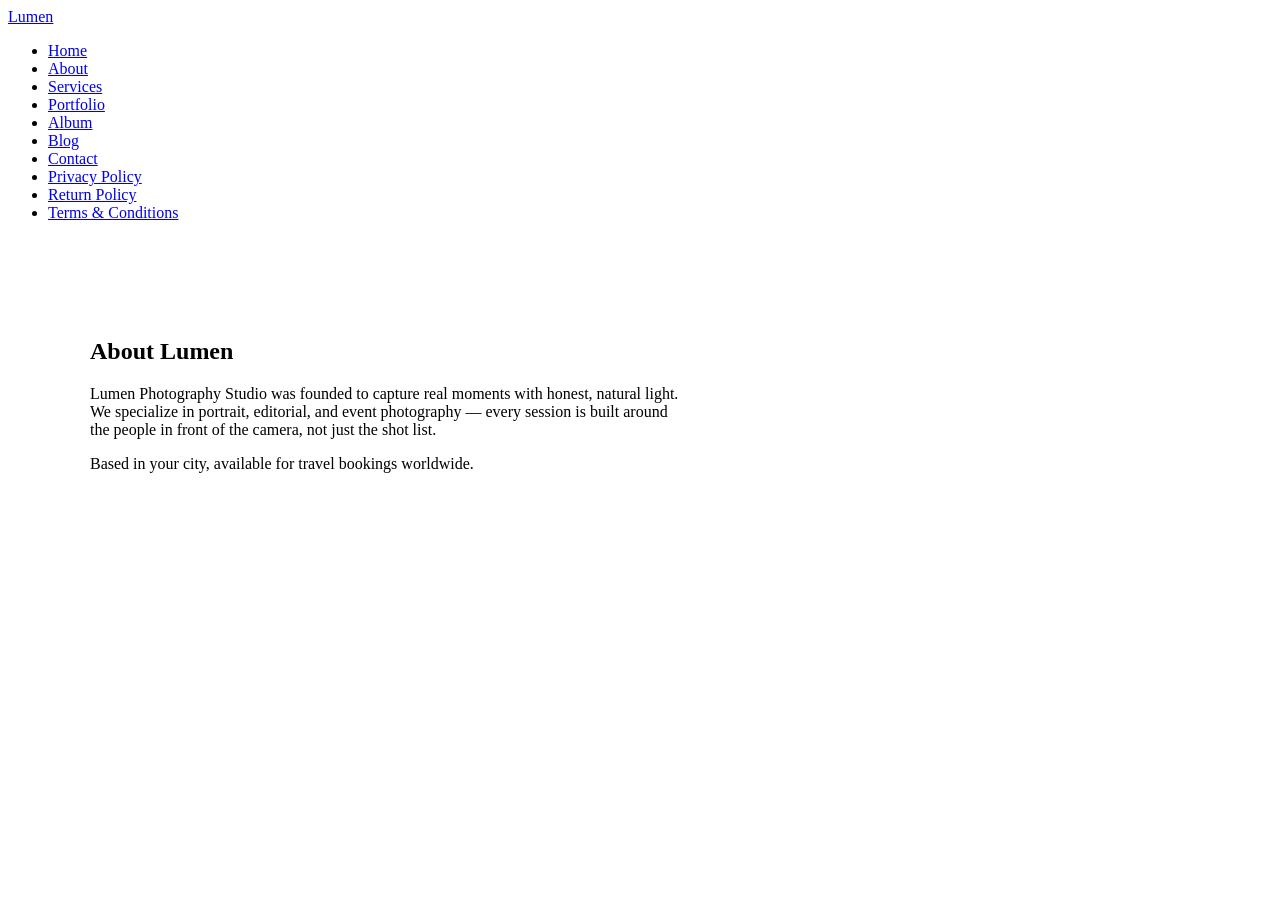
==== about.html @ 37088a05 "add About page" ====
<!DOCTYPE html>
<html lang="en">
<head>
  <meta charset="UTF-8">
  <meta name="viewport" content="width=device-width, initial-scale=1.0">
  <title>About | Lumen Photography Studio</title>
  <link rel="stylesheet" href="css/style.css">
</head>
<body>

  <header class="site-header">
    <div class="nav-bar">
      <a href="index.html" class="logo">Lumen</a>
      <nav>
        <ul class="nav-links">
          <li><a href="index.html">Home</a></li>
          <li><a href="about.html" class="active">About</a></li>
          <li><a href="services.html">Services</a></li>
          <li><a href="portfolio.html">Portfolio</a></li>
          <li><a href="album.html">Album</a></li>
          <li><a href="blog.html">Blog</a></li>
          <li><a href="contact.html">Contact</a></li>
          <li><a href="privacy-policy.html">Privacy Policy</a></li>
          <li><a href="return-policy.html">Return Policy</a></li>
          <li><a href="terms.html">Terms &amp; Conditions</a></li>
        </ul>
      </nav>
    </div>
  </header>

  <main>
    <section>
      <div style="max-width:1100px; margin:0 auto; padding: 80px 24px;">
        <h1>About Lumen</h1>
        <p style="max-width:600px; color:var(--color-muted); margin-top:16px;">
          Lumen Photography Studio was founded to capture real moments with
          honest, natural light. We specialize in portrait, editorial, and
          event photography — every session is built around the people in
          front of the camera, not just the shot list.
        </p>
        <p style="max-width:600px; color:var(--color-muted); margin-top:16px;">
          Based in your city, available for travel bookings worldwide.
        </p>
      </div>
    </section>
  </main>

</body>
</html>
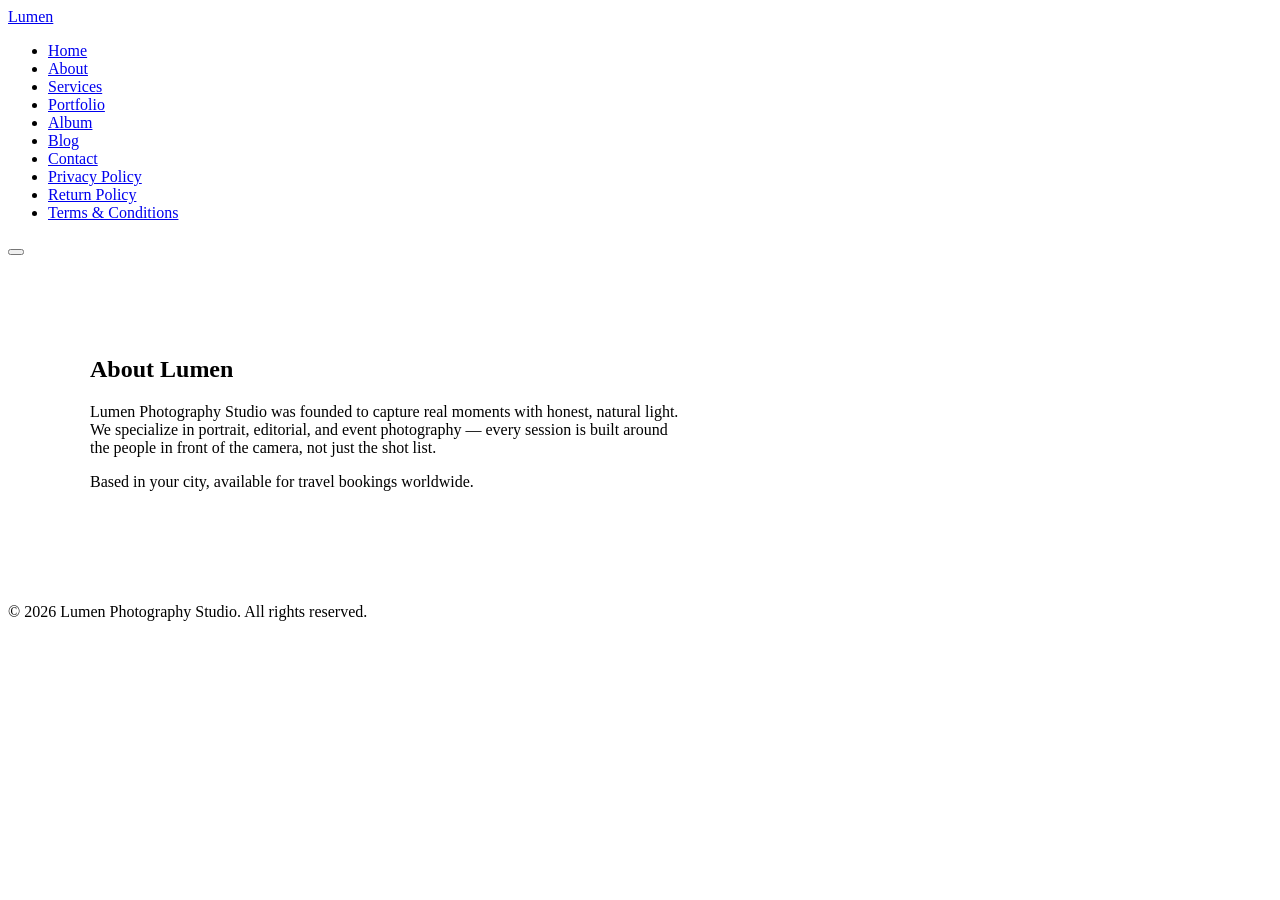
==== commit 3b300294: "add footer and mobile hamburger navigation to all pages" ====
--- a/about.html
+++ b/about.html
@@ -25,6 +25,9 @@
           <li><a href="terms.html">Terms &amp; Conditions</a></li>
         </ul>
       </nav>
+      <button class="nav-toggle" aria-label="Toggle menu">
+        <span></span><span></span><span></span>
+      </button>
     </div>
   </header>
 
@@ -45,5 +48,10 @@
     </section>
   </main>
 
+  <footer class="site-footer">
+    <p>&copy; 2026 Lumen Photography Studio. All rights reserved.</p>
+  </footer>
+
+  <script src="js/script.js"></script>
 </body>
 </html>
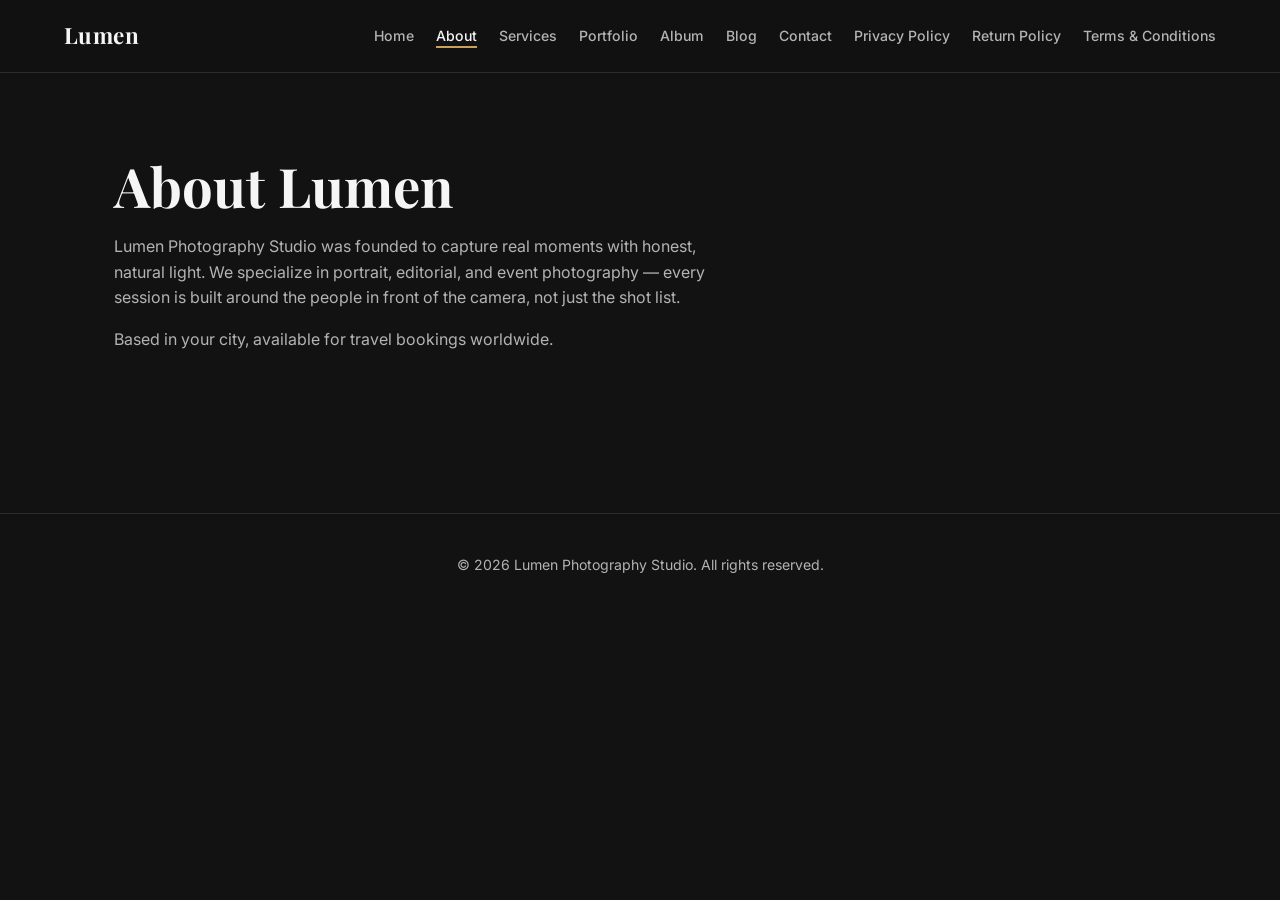
==== commit d6128e87: "add Google Fonts (Playfair Display + Inter)" ====
--- a/about.html
+++ b/about.html
@@ -4,6 +4,9 @@
   <meta charset="UTF-8">
   <meta name="viewport" content="width=device-width, initial-scale=1.0">
   <title>About | Lumen Photography Studio</title>
+  <link rel="preconnect" href="https://fonts.googleapis.com">
+<link href="https://fonts.googleapis.com/css2?family=Playfair+Display:wght@700;800&family=Inter:wght@400;500;600&display=swap" rel="stylesheet">
+<link rel="stylesheet" href="css/style.css">
   <link rel="stylesheet" href="css/style.css">
 </head>
 <body>
--- a/css/style.css
+++ b/css/style.css
@@ -0,0 +1,425 @@
+/* =========================================================
+   Lumen Photography Studio — style.css
+   ========================================================= */
+
+/* ===== Variables ===== */
+:root {
+  --color-bg: #121212;
+  --color-text: #f5f5f5;
+  --color-muted: #b3b3b3;
+  --color-accent: #c9a15a;
+  --color-border: #2b2b2b;
+  --color-surface: #1a1a1a;
+
+  --font-heading: "Playfair Display", serif;
+  --font-body: "Inter", sans-serif;
+}
+
+/* Per-page accent overrides — add one of these classes to <body> */
+body.page-services   { --color-accent: #c9a15a; }
+body.page-portfolio  { --color-accent: #b98a4e; }
+body.page-album      { --color-accent: #a9c9c9; }
+body.page-blog       { --color-accent: #cf8b6b; }
+body.page-contact    { --color-accent: #c9a15a; }
+
+/* ===== Reset ===== */
+* {
+  margin: 0;
+  padding: 0;
+  box-sizing: border-box;
+}
+
+html {
+  scroll-behavior: smooth;
+}
+
+body {
+  font-family: var(--font-body);
+  color: var(--color-text);
+  background: var(--color-bg);
+  line-height: 1.6;
+}
+
+a {
+  text-decoration: none;
+  color: inherit;
+}
+
+ul {
+  list-style: none;
+}
+
+img {
+  max-width: 100%;
+  display: block;
+}
+
+h1, h2, h3 {
+  font-family: var(--font-heading);
+  font-weight: 700;
+  line-height: 1.2;
+}
+
+h1 { font-size: clamp(2.2rem, 5vw, 3.4rem); }
+h2 { font-size: clamp(1.5rem, 3vw, 2.1rem); }
+
+p {
+  color: var(--color-muted);
+}
+
+/* ===== Header / Navigation ===== */
+.site-header {
+  position: sticky;
+  top: 0;
+  background: rgba(18, 18, 18, 0.92);
+  backdrop-filter: blur(8px);
+  border-bottom: 1px solid var(--color-border);
+  z-index: 100;
+}
+
+.nav-bar {
+  display: flex;
+  align-items: center;
+  justify-content: space-between;
+  max-width: 1200px;
+  margin: 0 auto;
+  padding: 18px 24px;
+  position: relative;
+}
+
+.logo {
+  font-family: var(--font-heading);
+  font-weight: 700;
+  font-size: 1.4rem;
+  color: var(--color-text);
+  letter-spacing: 0.02em;
+}
+
+.nav-links {
+  display: flex;
+  flex-wrap: wrap;
+  align-items: center;
+  gap: 10px 22px;
+  font-size: 0.88rem;
+}
+
+.nav-links a {
+  position: relative;
+  padding-bottom: 4px;
+  font-weight: 500;
+  color: var(--color-muted);
+  transition: color 0.2s ease;
+  white-space: nowrap;
+}
+
+.nav-links a::after {
+  content: "";
+  position: absolute;
+  left: 0;
+  bottom: 0;
+  width: 0;
+  height: 1.5px;
+  background: var(--color-accent);
+  transition: width 0.25s ease;
+}
+
+.nav-links a:hover,
+.nav-links a.active {
+  color: var(--color-text);
+}
+
+.nav-links a:hover::after,
+.nav-links a.active::after {
+  width: 100%;
+}
+
+/* ===== Hamburger button (hidden on desktop) ===== */
+.nav-toggle {
+  display: none;
+  flex-direction: column;
+  gap: 5px;
+  background: none;
+  border: none;
+  cursor: pointer;
+  padding: 6px;
+}
+
+.nav-toggle span {
+  width: 24px;
+  height: 2px;
+  background: var(--color-text);
+  transition: transform 0.2s ease, opacity 0.2s ease;
+}
+
+/* ===== Page hero pattern (used at top of every page) ===== */
+.page-hero {
+  max-width: 1200px;
+  margin: 0 auto;
+  padding: 90px 24px 40px;
+  border-bottom: 1px solid var(--color-border);
+}
+
+.page-hero .eyebrow {
+  display: inline-block;
+  font-size: 0.78rem;
+  letter-spacing: 0.14em;
+  text-transform: uppercase;
+  color: var(--color-accent);
+  margin-bottom: 14px;
+}
+
+.page-hero p {
+  max-width: 560px;
+  margin-top: 14px;
+  font-size: 1.05rem;
+}
+
+/* ===== Generic content wrapper ===== */
+.content {
+  max-width: 1200px;
+  margin: 0 auto;
+  padding: 60px 24px;
+}
+
+.content-narrow {
+  max-width: 700px;
+  margin: 0 auto;
+  padding: 60px 24px;
+}
+
+/* ===== Buttons ===== */
+.btn {
+  display: inline-block;
+  padding: 12px 24px;
+  background: var(--color-accent);
+  color: #121212;
+  font-weight: 600;
+  border: none;
+  border-radius: 4px;
+  cursor: pointer;
+  transition: transform 0.15s ease, opacity 0.2s ease;
+}
+
+.btn:hover {
+  transform: translateY(-2px);
+  opacity: 0.92;
+}
+
+/* ===== Cards (Services / general use) ===== */
+.card {
+  background: var(--color-surface);
+  border: 1px solid var(--color-border);
+  border-radius: 6px;
+  padding: 24px;
+  transition: transform 0.2s ease, border-color 0.2s ease;
+}
+
+.card:hover {
+  transform: translateY(-4px);
+  border-color: var(--color-accent);
+}
+
+/* ===== Table (Services pricing) ===== */
+table {
+  width: 100%;
+  border-collapse: collapse;
+  margin-top: 20px;
+}
+
+thead tr {
+  border-bottom: 2px solid var(--color-border);
+  text-align: left;
+}
+
+th, td {
+  padding: 14px 12px;
+}
+
+tbody tr {
+  border-bottom: 1px solid var(--color-border);
+}
+
+tbody tr:hover {
+  background: var(--color-surface);
+}
+
+/* ===== Portfolio Grid ===== */
+.photo-grid {
+  display: grid;
+  grid-template-columns: repeat(3, 1fr);
+  gap: 16px;
+  margin-top: 40px;
+}
+
+.photo-grid img {
+  width: 100%;
+  height: 300px;
+  object-fit: cover;
+  border-radius: 6px;
+  transition: transform 0.35s ease, filter 0.35s ease;
+}
+
+.photo-grid img:hover {
+  transform: scale(1.02);
+  filter: brightness(1.08);
+}
+
+/* ===== Album (Flexbox) ===== */
+.album-flex {
+  display: flex;
+  flex-wrap: wrap;
+  gap: 16px;
+  margin-top: 40px;
+}
+
+.album-flex img {
+  flex: 1 1 220px;
+  height: 240px;
+  object-fit: cover;
+  border-radius: 6px;
+  transition: transform 0.3s ease;
+}
+
+.album-flex img:hover {
+  transform: scale(1.02);
+}
+
+.video-wrapper {
+  margin-top: 60px;
+  max-width: 720px;
+}
+
+.video-wrapper video {
+  width: 100%;
+  border-radius: 6px;
+  border: 1px solid var(--color-border);
+}
+
+/* ===== Blog ===== */
+.post {
+  padding: 28px 0;
+  border-bottom: 1px solid var(--color-border);
+}
+
+.post:last-child {
+  border-bottom: none;
+}
+
+.post .post-date {
+  font-size: 0.85rem;
+  color: var(--color-accent);
+  margin-top: 4px;
+  display: block;
+}
+
+.post p {
+  margin-top: 12px;
+}
+
+/* ===== Forms (Contact) ===== */
+.form-group {
+  margin-bottom: 18px;
+}
+
+label {
+  display: block;
+  margin-bottom: 6px;
+  font-size: 0.88rem;
+  color: var(--color-muted);
+}
+
+input, textarea {
+  width: 100%;
+  padding: 12px;
+  background: var(--color-surface);
+  border: 1px solid var(--color-border);
+  color: var(--color-text);
+  border-radius: 4px;
+  font-family: var(--font-body);
+  transition: border-color 0.2s ease;
+}
+
+input:focus, textarea:focus {
+  outline: none;
+  border-color: var(--color-accent);
+}
+
+textarea {
+  resize: vertical;
+}
+
+.contact-info {
+  margin: 24px 0 32px;
+  padding: 20px;
+  background: var(--color-surface);
+  border: 1px solid var(--color-border);
+  border-radius: 6px;
+  color: var(--color-muted);
+  font-size: 0.95rem;
+  line-height: 1.9;
+}
+
+.contact-info strong {
+  color: var(--color-text);
+}
+
+/* ===== Legal pages ===== */
+.legal h2 {
+  margin-top: 32px;
+  margin-bottom: 8px;
+}
+
+.legal p {
+  margin-top: 6px;
+}
+
+.updated {
+  font-size: 0.85rem;
+  color: var(--color-muted);
+  margin-top: 8px;
+}
+
+/* ===== Footer ===== */
+.site-footer {
+  border-top: 1px solid var(--color-border);
+  margin-top: 80px;
+  padding: 40px 24px;
+  text-align: center;
+  color: var(--color-muted);
+  font-size: 0.88rem;
+}
+
+/* ===== Mobile nav ===== */
+@media (max-width: 768px) {
+  .nav-links {
+    display: none;
+    flex-direction: column;
+    align-items: flex-start;
+    position: absolute;
+    top: 100%;
+    left: 0;
+    right: 0;
+    background: var(--color-bg);
+    border-bottom: 1px solid var(--color-border);
+    padding: 20px 24px;
+    gap: 16px;
+  }
+
+  .nav-links.open {
+    display: flex;
+  }
+
+  .nav-toggle {
+    display: flex;
+  }
+
+  .photo-grid {
+    grid-template-columns: 1fr;
+  }
+}
+
+@media (min-width: 769px) and (max-width: 1024px) {
+  .photo-grid {
+    grid-template-columns: repeat(2, 1fr);
+  }
+}
--- a/css/style.css
+++ b/css/style.css
@@ -0,0 +1,425 @@
+/* =========================================================
+   Lumen Photography Studio — style.css
+   ========================================================= */
+
+/* ===== Variables ===== */
+:root {
+  --color-bg: #121212;
+  --color-text: #f5f5f5;
+  --color-muted: #b3b3b3;
+  --color-accent: #c9a15a;
+  --color-border: #2b2b2b;
+  --color-surface: #1a1a1a;
+
+  --font-heading: "Playfair Display", serif;
+  --font-body: "Inter", sans-serif;
+}
+
+/* Per-page accent overrides — add one of these classes to <body> */
+body.page-services   { --color-accent: #c9a15a; }
+body.page-portfolio  { --color-accent: #b98a4e; }
+body.page-album      { --color-accent: #a9c9c9; }
+body.page-blog       { --color-accent: #cf8b6b; }
+body.page-contact    { --color-accent: #c9a15a; }
+
+/* ===== Reset ===== */
+* {
+  margin: 0;
+  padding: 0;
+  box-sizing: border-box;
+}
+
+html {
+  scroll-behavior: smooth;
+}
+
+body {
+  font-family: var(--font-body);
+  color: var(--color-text);
+  background: var(--color-bg);
+  line-height: 1.6;
+}
+
+a {
+  text-decoration: none;
+  color: inherit;
+}
+
+ul {
+  list-style: none;
+}
+
+img {
+  max-width: 100%;
+  display: block;
+}
+
+h1, h2, h3 {
+  font-family: var(--font-heading);
+  font-weight: 700;
+  line-height: 1.2;
+}
+
+h1 { font-size: clamp(2.2rem, 5vw, 3.4rem); }
+h2 { font-size: clamp(1.5rem, 3vw, 2.1rem); }
+
+p {
+  color: var(--color-muted);
+}
+
+/* ===== Header / Navigation ===== */
+.site-header {
+  position: sticky;
+  top: 0;
+  background: rgba(18, 18, 18, 0.92);
+  backdrop-filter: blur(8px);
+  border-bottom: 1px solid var(--color-border);
+  z-index: 100;
+}
+
+.nav-bar {
+  display: flex;
+  align-items: center;
+  justify-content: space-between;
+  max-width: 1200px;
+  margin: 0 auto;
+  padding: 18px 24px;
+  position: relative;
+}
+
+.logo {
+  font-family: var(--font-heading);
+  font-weight: 700;
+  font-size: 1.4rem;
+  color: var(--color-text);
+  letter-spacing: 0.02em;
+}
+
+.nav-links {
+  display: flex;
+  flex-wrap: wrap;
+  align-items: center;
+  gap: 10px 22px;
+  font-size: 0.88rem;
+}
+
+.nav-links a {
+  position: relative;
+  padding-bottom: 4px;
+  font-weight: 500;
+  color: var(--color-muted);
+  transition: color 0.2s ease;
+  white-space: nowrap;
+}
+
+.nav-links a::after {
+  content: "";
+  position: absolute;
+  left: 0;
+  bottom: 0;
+  width: 0;
+  height: 1.5px;
+  background: var(--color-accent);
+  transition: width 0.25s ease;
+}
+
+.nav-links a:hover,
+.nav-links a.active {
+  color: var(--color-text);
+}
+
+.nav-links a:hover::after,
+.nav-links a.active::after {
+  width: 100%;
+}
+
+/* ===== Hamburger button (hidden on desktop) ===== */
+.nav-toggle {
+  display: none;
+  flex-direction: column;
+  gap: 5px;
+  background: none;
+  border: none;
+  cursor: pointer;
+  padding: 6px;
+}
+
+.nav-toggle span {
+  width: 24px;
+  height: 2px;
+  background: var(--color-text);
+  transition: transform 0.2s ease, opacity 0.2s ease;
+}
+
+/* ===== Page hero pattern (used at top of every page) ===== */
+.page-hero {
+  max-width: 1200px;
+  margin: 0 auto;
+  padding: 90px 24px 40px;
+  border-bottom: 1px solid var(--color-border);
+}
+
+.page-hero .eyebrow {
+  display: inline-block;
+  font-size: 0.78rem;
+  letter-spacing: 0.14em;
+  text-transform: uppercase;
+  color: var(--color-accent);
+  margin-bottom: 14px;
+}
+
+.page-hero p {
+  max-width: 560px;
+  margin-top: 14px;
+  font-size: 1.05rem;
+}
+
+/* ===== Generic content wrapper ===== */
+.content {
+  max-width: 1200px;
+  margin: 0 auto;
+  padding: 60px 24px;
+}
+
+.content-narrow {
+  max-width: 700px;
+  margin: 0 auto;
+  padding: 60px 24px;
+}
+
+/* ===== Buttons ===== */
+.btn {
+  display: inline-block;
+  padding: 12px 24px;
+  background: var(--color-accent);
+  color: #121212;
+  font-weight: 600;
+  border: none;
+  border-radius: 4px;
+  cursor: pointer;
+  transition: transform 0.15s ease, opacity 0.2s ease;
+}
+
+.btn:hover {
+  transform: translateY(-2px);
+  opacity: 0.92;
+}
+
+/* ===== Cards (Services / general use) ===== */
+.card {
+  background: var(--color-surface);
+  border: 1px solid var(--color-border);
+  border-radius: 6px;
+  padding: 24px;
+  transition: transform 0.2s ease, border-color 0.2s ease;
+}
+
+.card:hover {
+  transform: translateY(-4px);
+  border-color: var(--color-accent);
+}
+
+/* ===== Table (Services pricing) ===== */
+table {
+  width: 100%;
+  border-collapse: collapse;
+  margin-top: 20px;
+}
+
+thead tr {
+  border-bottom: 2px solid var(--color-border);
+  text-align: left;
+}
+
+th, td {
+  padding: 14px 12px;
+}
+
+tbody tr {
+  border-bottom: 1px solid var(--color-border);
+}
+
+tbody tr:hover {
+  background: var(--color-surface);
+}
+
+/* ===== Portfolio Grid ===== */
+.photo-grid {
+  display: grid;
+  grid-template-columns: repeat(3, 1fr);
+  gap: 16px;
+  margin-top: 40px;
+}
+
+.photo-grid img {
+  width: 100%;
+  height: 300px;
+  object-fit: cover;
+  border-radius: 6px;
+  transition: transform 0.35s ease, filter 0.35s ease;
+}
+
+.photo-grid img:hover {
+  transform: scale(1.02);
+  filter: brightness(1.08);
+}
+
+/* ===== Album (Flexbox) ===== */
+.album-flex {
+  display: flex;
+  flex-wrap: wrap;
+  gap: 16px;
+  margin-top: 40px;
+}
+
+.album-flex img {
+  flex: 1 1 220px;
+  height: 240px;
+  object-fit: cover;
+  border-radius: 6px;
+  transition: transform 0.3s ease;
+}
+
+.album-flex img:hover {
+  transform: scale(1.02);
+}
+
+.video-wrapper {
+  margin-top: 60px;
+  max-width: 720px;
+}
+
+.video-wrapper video {
+  width: 100%;
+  border-radius: 6px;
+  border: 1px solid var(--color-border);
+}
+
+/* ===== Blog ===== */
+.post {
+  padding: 28px 0;
+  border-bottom: 1px solid var(--color-border);
+}
+
+.post:last-child {
+  border-bottom: none;
+}
+
+.post .post-date {
+  font-size: 0.85rem;
+  color: var(--color-accent);
+  margin-top: 4px;
+  display: block;
+}
+
+.post p {
+  margin-top: 12px;
+}
+
+/* ===== Forms (Contact) ===== */
+.form-group {
+  margin-bottom: 18px;
+}
+
+label {
+  display: block;
+  margin-bottom: 6px;
+  font-size: 0.88rem;
+  color: var(--color-muted);
+}
+
+input, textarea {
+  width: 100%;
+  padding: 12px;
+  background: var(--color-surface);
+  border: 1px solid var(--color-border);
+  color: var(--color-text);
+  border-radius: 4px;
+  font-family: var(--font-body);
+  transition: border-color 0.2s ease;
+}
+
+input:focus, textarea:focus {
+  outline: none;
+  border-color: var(--color-accent);
+}
+
+textarea {
+  resize: vertical;
+}
+
+.contact-info {
+  margin: 24px 0 32px;
+  padding: 20px;
+  background: var(--color-surface);
+  border: 1px solid var(--color-border);
+  border-radius: 6px;
+  color: var(--color-muted);
+  font-size: 0.95rem;
+  line-height: 1.9;
+}
+
+.contact-info strong {
+  color: var(--color-text);
+}
+
+/* ===== Legal pages ===== */
+.legal h2 {
+  margin-top: 32px;
+  margin-bottom: 8px;
+}
+
+.legal p {
+  margin-top: 6px;
+}
+
+.updated {
+  font-size: 0.85rem;
+  color: var(--color-muted);
+  margin-top: 8px;
+}
+
+/* ===== Footer ===== */
+.site-footer {
+  border-top: 1px solid var(--color-border);
+  margin-top: 80px;
+  padding: 40px 24px;
+  text-align: center;
+  color: var(--color-muted);
+  font-size: 0.88rem;
+}
+
+/* ===== Mobile nav ===== */
+@media (max-width: 768px) {
+  .nav-links {
+    display: none;
+    flex-direction: column;
+    align-items: flex-start;
+    position: absolute;
+    top: 100%;
+    left: 0;
+    right: 0;
+    background: var(--color-bg);
+    border-bottom: 1px solid var(--color-border);
+    padding: 20px 24px;
+    gap: 16px;
+  }
+
+  .nav-links.open {
+    display: flex;
+  }
+
+  .nav-toggle {
+    display: flex;
+  }
+
+  .photo-grid {
+    grid-template-columns: 1fr;
+  }
+}
+
+@media (min-width: 769px) and (max-width: 1024px) {
+  .photo-grid {
+    grid-template-columns: repeat(2, 1fr);
+  }
+}
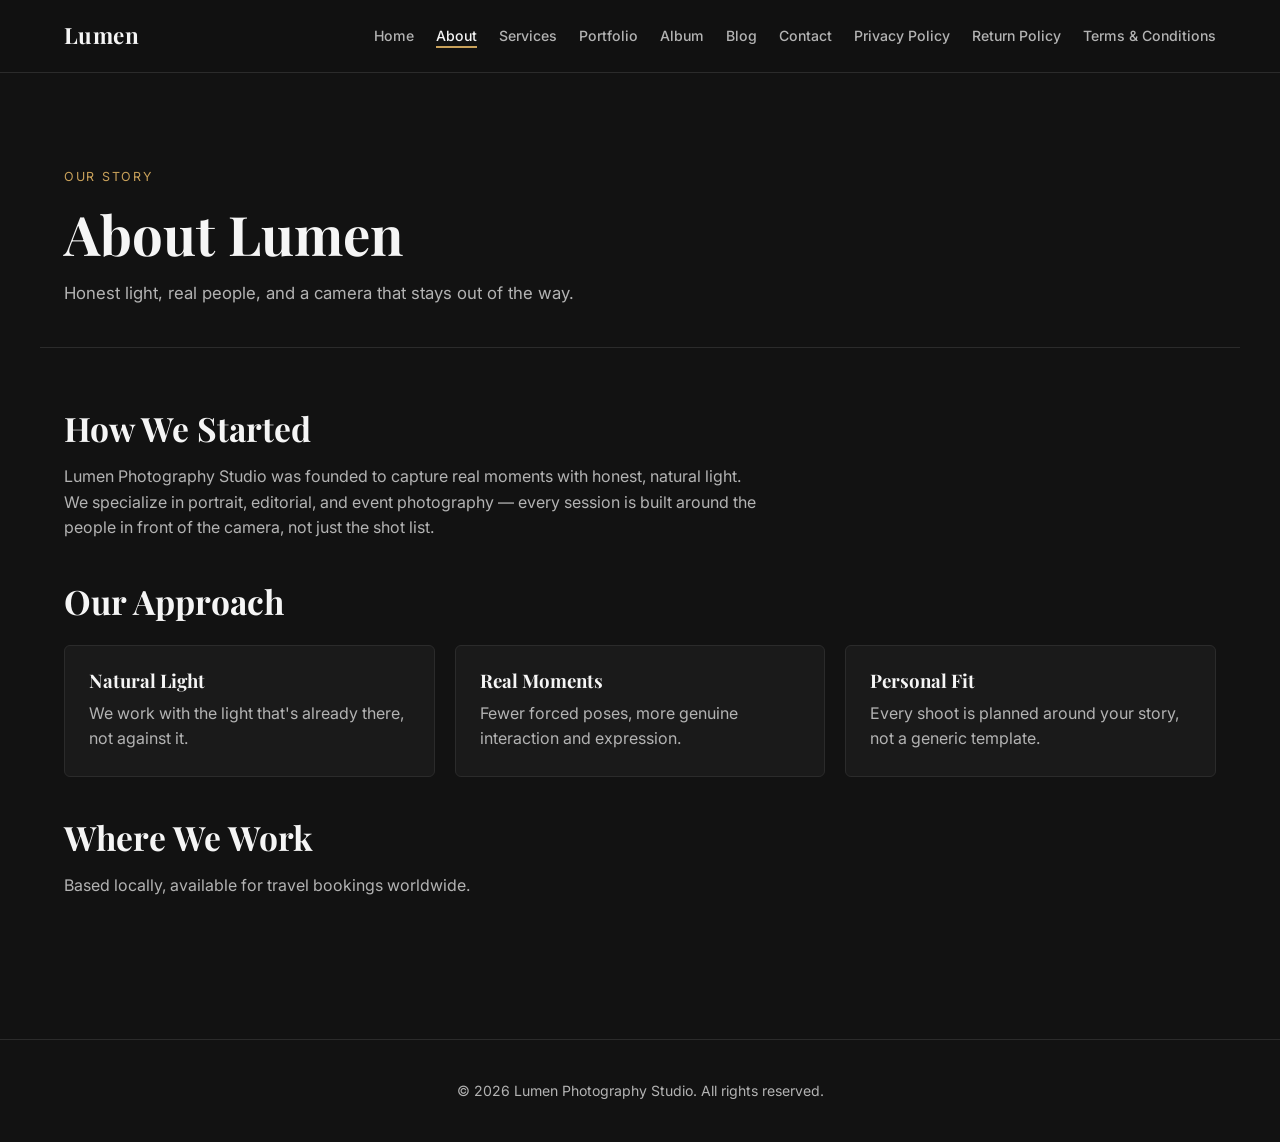
==== commit 687eb166: "some changes on the html files" ====
--- a/about.html
+++ b/about.html
@@ -4,9 +4,9 @@
   <meta charset="UTF-8">
   <meta name="viewport" content="width=device-width, initial-scale=1.0">
   <title>About | Lumen Photography Studio</title>
+  <meta name="description" content="Learn about Lumen Photography Studio — our story, our approach, and the people behind the camera.">
   <link rel="preconnect" href="https://fonts.googleapis.com">
-<link href="https://fonts.googleapis.com/css2?family=Playfair+Display:wght@700;800&family=Inter:wght@400;500;600&display=swap" rel="stylesheet">
-<link rel="stylesheet" href="css/style.css">
+  <link href="https://fonts.googleapis.com/css2?family=Playfair+Display:wght@700;800&family=Inter:wght@400;500;600&display=swap" rel="stylesheet">
   <link rel="stylesheet" href="css/style.css">
 </head>
 <body>
@@ -35,19 +35,41 @@
   </header>
 
   <main>
-    <section>
-      <div style="max-width:1100px; margin:0 auto; padding: 80px 24px;">
-        <h1>About Lumen</h1>
-        <p style="max-width:600px; color:var(--color-muted); margin-top:16px;">
-          Lumen Photography Studio was founded to capture real moments with
-          honest, natural light. We specialize in portrait, editorial, and
-          event photography — every session is built around the people in
-          front of the camera, not just the shot list.
-        </p>
-        <p style="max-width:600px; color:var(--color-muted); margin-top:16px;">
-          Based in your city, available for travel bookings worldwide.
-        </p>
+    <section class="page-hero">
+      <span class="eyebrow">Our Story</span>
+      <h1>About Lumen</h1>
+      <p>Honest light, real people, and a camera that stays out of the way.</p>
+    </section>
+
+    <section class="content">
+      <h2>How We Started</h2>
+      <p style="margin-top:16px; max-width:700px;">
+        Lumen Photography Studio was founded to capture real moments with
+        honest, natural light. We specialize in portrait, editorial, and
+        event photography — every session is built around the people in
+        front of the camera, not just the shot list.
+      </p>
+
+      <h2 style="margin-top:40px;">Our Approach</h2>
+      <div style="display:grid; grid-template-columns:repeat(3,1fr); gap:20px; margin-top:24px;">
+        <div class="card">
+          <h3 style="margin-bottom:8px;">Natural Light</h3>
+          <p>We work with the light that's already there, not against it.</p>
+        </div>
+        <div class="card">
+          <h3 style="margin-bottom:8px;">Real Moments</h3>
+          <p>Fewer forced poses, more genuine interaction and expression.</p>
+        </div>
+        <div class="card">
+          <h3 style="margin-bottom:8px;">Personal Fit</h3>
+          <p>Every shoot is planned around your story, not a generic template.</p>
+        </div>
       </div>
+
+      <h2 style="margin-top:40px;">Where We Work</h2>
+      <p style="margin-top:16px; max-width:700px;">
+        Based locally, available for travel bookings worldwide.
+      </p>
     </section>
   </main>
 
